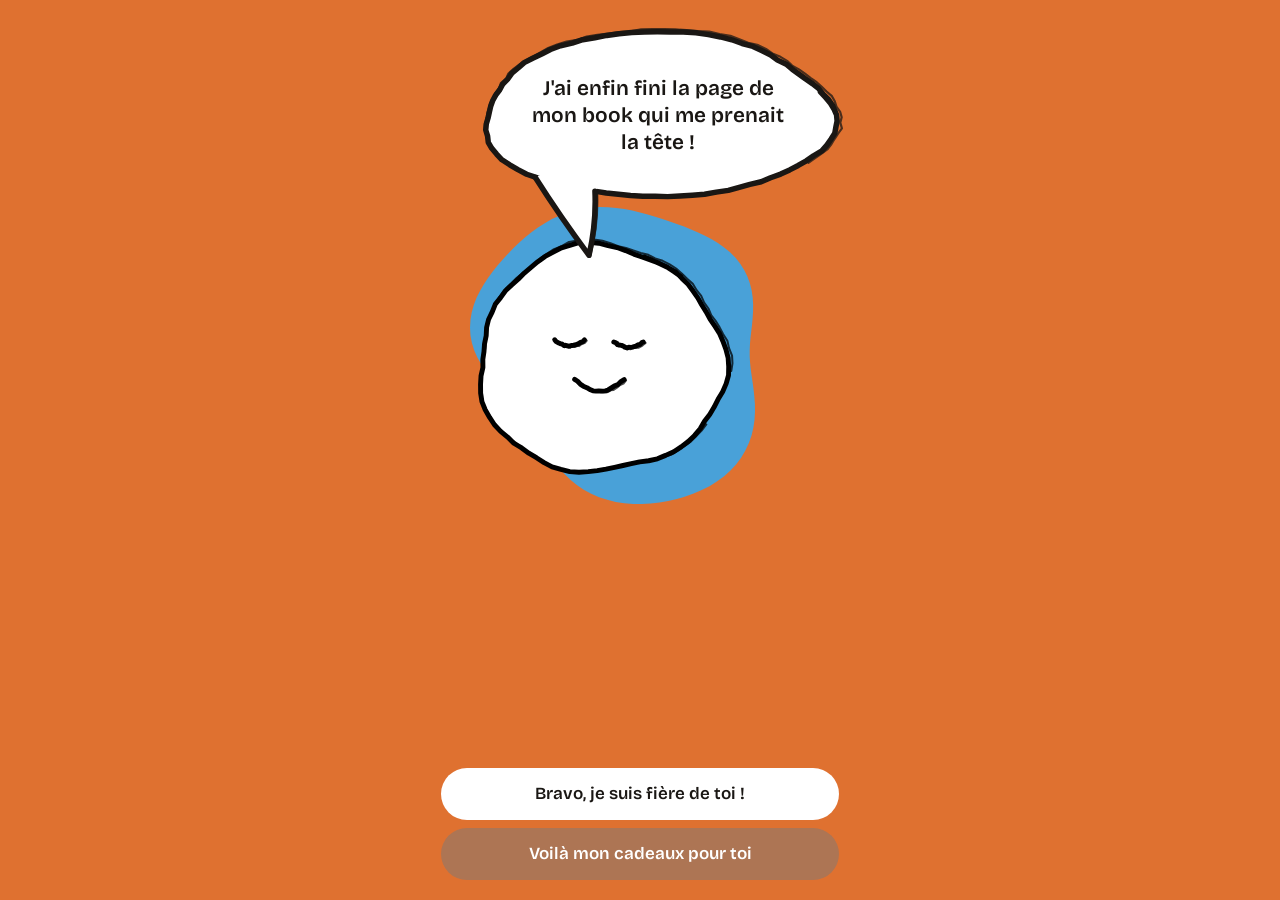
==== index.html @ d34b933b "Prototype mobile Victoire reçue Co-Authored-By: Claude Opus 5.5 <noreply@anthropic.com>" ====
<!doctype html>
<html lang="fr">
<head>
  <meta charset="utf-8">
  <meta name="viewport" content="width=device-width, initial-scale=1, viewport-fit=cover, user-scalable=no">
  <meta name="apple-mobile-web-app-capable" content="yes">
  <meta name="mobile-web-app-capable" content="yes">
  <meta name="apple-mobile-web-app-status-bar-style" content="black-translucent">
  <meta name="apple-mobile-web-app-title" content="Bravo">
  <meta name="theme-color" content="#df7130">
  <meta name="format-detection" content="telephone=no">
  <title>Victoire reçue</title>
  <link rel="manifest" href="manifest.webmanifest">
  <link rel="preconnect" href="https://fonts.googleapis.com">
  <link rel="preconnect" href="https://fonts.gstatic.com" crossorigin>
  <link href="https://fonts.googleapis.com/css2?family=Bricolage+Grotesque:opsz,wght@12..96,400;12..96,600;12..96,800&display=swap" rel="stylesheet">
  <link rel="stylesheet" href="styles.css">
</head>
<body>
<main class="app">

  <!-- 01 · Victoire reçue -->
  <section class="screen" id="s01" data-screen="01" style="--gt:20;--gb:188">
    <div class="spacer top"></div>
    <div class="art-wrap" style="--y0:74;--h:436">
      <div class="art">
        <img src="assets/01-rond.svg" width="259.839" height="271.136" alt="" style="--x:41.44;--y:237.67;--w:259.839;--hh:271.136">
        <img src="assets/01-personnage.svg" width="242.086" height="224.682" alt="" style="--x:44.6;--y:261.83;--w:242.086;--hh:224.682">
        <img src="assets/01-bulle.svg" width="328.7" height="210.475" alt="" style="--x:53.2;--y:74;--w:328.7;--hh:210.475">
        <p class="bubble-text" style="--x:88;--y:108.7;--w:250;--hh:91">J'ai enfin fini la page de mon book qui me prenait la tête&nbsp;!</p>
      </div>
    </div>
    <div class="spacer bottom"></div>
    <footer class="actions" style="gap:8px">
      <button class="btn" data-go="02">Bravo, je suis fière de toi&nbsp;!</button>
      <button class="btn btn-brown" data-go="03">Voilà mon cadeaux pour toi</button>
    </footer>
  </section>

  <!-- 02 · Message envoyé -->
  <section class="screen" id="s02" data-screen="02" style="--gt:172;--gb:209">
    <header class="topbar"><button class="back" data-back="01" aria-label="Retour"><img src="assets/retour.svg" width="44" height="44" alt=""></button></header>
    <div class="spacer top"></div>
    <div class="art-wrap" style="--y0:272;--h:282">
      <div class="art">
        <img src="assets/02-rond.svg" width="251.6" height="281.6" alt="" style="--x:70.93;--y:272.34;--w:251.6;--hh:281.6">
        <img src="assets/02-personnage.svg" width="320" height="360" alt="" style="--x:33;--y:227.2;--w:320;--hh:360">
      </div>
    </div>
    <div class="texts" style="margin-top:-13.8px">
      <h1 class="title">Merci&nbsp;!</h1>
      <p class="sub">Ton message est bien envoyé</p>
    </div>
    <div class="spacer bottom"></div>
    <div class="safe-bottom"></div>
  </section>

  <!-- 03 · Choix du cadeau -->
  <section class="screen" id="s03" data-screen="03" style="--gt:38.8;--gb:127">
    <header class="topbar"><button class="back" data-back="01" aria-label="Retour"><img src="assets/retour.svg" width="44" height="44" alt=""></button></header>
    <div class="spacer top"></div>
    <div class="art-wrap" style="--y0:138.8;--h:300">
      <div class="art">
        <img src="assets/03-rond.svg" width="303.564" height="224.145" alt="" style="--x:34.53;--y:214.86;--w:303.564;--hh:224.145">
        <img src="assets/03-personnage.svg" width="320" height="365.409" alt="" style="--x:32.84;--y:138.8;--w:320;--hh:365.409">
      </div>
    </div>
    <div class="texts" style="margin-top:18.4px">
      <h1 class="title lh-normal">Quel petit cadeau&nbsp;?</h1>
    </div>
    <div class="spacer bottom"></div>
    <footer class="actions" style="gap:12px">
      <button class="btn" data-go="05">Café + mousse au chocolat · 7&nbsp;€</button>
      <button class="btn" data-go="06">Un petit cadeau à s'offrir · 5&nbsp;€</button>
      <button class="btn" data-go="07">Une jolie illustration à envoyer</button>
    </footer>
  </section>

  <!-- 04 · Cadeau envoyé -->
  <section class="screen" id="s04" data-screen="04" style="--gt:157;--gb:180">
    <header class="topbar"><button class="back" data-back="01" aria-label="Retour"><img src="assets/retour.svg" width="44" height="44" alt=""></button></header>
    <div class="spacer top"></div>
    <div class="art-wrap" style="--y0:257;--h:230">
      <div class="art">
        <img src="assets/04-rond.svg" width="297.4" height="229.4" alt="" style="--x:50.37;--y:257.1;--w:297.4;--hh:229.4">
        <img src="assets/04-personnage.svg" width="320" height="360" alt="" style="--x:33;--y:198.2;--w:320;--hh:360">
      </div>
    </div>
    <div class="texts" style="margin-top:24.2px">
      <h1 class="title">Merci&nbsp;!</h1>
      <p class="sub">Ton cadeau est en route</p>
      <p class="note">Il va recevoir une notification&nbsp;: son cadeau est à utiliser quand il veut.</p>
    </div>
    <div class="spacer bottom"></div>
    <div class="safe-bottom"></div>
  </section>

  <!-- 05 · Café en terrasse -->
  <section class="screen" id="s05" data-screen="05" style="--gt:106.5;--gb:157">
    <header class="topbar"><button class="back" data-back="03" aria-label="Retour"><img src="assets/retour.svg" width="44" height="44" alt=""></button></header>
    <div class="spacer top"></div>
    <div class="art-wrap" style="--y0:206.5;--h:271">
      <div class="art">
        <img src="assets/05-rond.svg" width="265.3" height="270.6" alt="" style="--x:51.46;--y:206.58;--w:265.3;--hh:270.6">
        <img src="assets/05-personnage.svg" width="320" height="360" alt="" style="--x:33;--y:174.2;--w:320;--hh:360">
      </div>
    </div>
    <div class="texts" style="margin-top:9.7px">
      <h1 class="title">Café en terrasse + mousse au chocolat</h1>
      <p class="sub">7&nbsp;€</p>
    </div>
    <div class="spacer bottom"></div>
    <footer class="actions">
      <button class="btn" data-go="04">Offrir · 7&nbsp;€</button>
    </footer>
  </section>

  <!-- 06 · Petit cadeau -->
  <section class="screen" id="s06" data-screen="06" style="--gt:104;--gb:146">
    <header class="topbar"><button class="back" data-back="03" aria-label="Retour"><img src="assets/retour.svg" width="44" height="44" alt=""></button></header>
    <div class="spacer top"></div>
    <div class="art-wrap" style="--y0:204;--h:271">
      <div class="art">
        <img src="assets/06-rond.svg" width="301.9" height="235.9" alt="" style="--x:44.36;--y:238.9;--w:301.9;--hh:235.9">
        <img src="assets/06-personnage.svg" width="320" height="360" alt="" style="--x:33;--y:174.2;--w:320;--hh:360">
      </div>
    </div>
    <div class="texts" style="margin-top:12.2px">
      <h1 class="title">Un petit cadeau à s'offrir</h1>
      <p class="sub">5&nbsp;€</p>
    </div>
    <div class="spacer bottom"></div>
    <footer class="actions">
      <button class="btn" data-go="04">Offrir · 5&nbsp;€</button>
    </footer>
  </section>

  <!-- 07 · Illustrations -->
  <section class="screen" id="s07" data-screen="07" style="--gt:20;--gb:217">
    <header class="topbar"><button class="back" data-back="03" aria-label="Retour"><img src="assets/retour.svg" width="44" height="44" alt=""></button></header>
    <div class="spacer top"></div>
    <div class="texts">
      <h1 class="title lh-normal">Choisis une illustration</h1>
    </div>
    <div class="grid-wrap">
      <div class="grid">
        <button class="tile" data-go="04" aria-label="Illustration 1"><img src="assets/07-couple.svg" width="150" height="112.5" alt="" style="--x:12;--y:31;--w:150;--hh:112.5"></button>
        <button class="tile" data-go="04" aria-label="Illustration 2"><img src="assets/07-fier.svg" width="133.333" height="150" alt="" style="--x:20;--y:12;--w:133.333;--hh:150"></button>
        <button class="tile" data-go="04" aria-label="Illustration 3"><img src="assets/07-tendre.svg" width="133.333" height="150" alt="" style="--x:20;--y:12;--w:133.333;--hh:150"></button>
        <button class="tile" data-go="04" aria-label="Illustration 4"><img src="assets/07-rire.svg" width="133.333" height="150" alt="" style="--x:20;--y:12;--w:133.333;--hh:150"></button>
      </div>
    </div>
    <div class="spacer bottom"></div>
    <div class="safe-bottom"></div>
  </section>

</main>
<script src="app.js"></script>
</body>
</html>
---- styles.css ----
/* Tokens from Figma */
:root {
  --orange: #df7130;
  --noir: #1a1714;
  --blanc: #ffffff;
  --brun: #ad7554;
  --app-w: min(100vw, 430px);
}

*, *::before, *::after { box-sizing: border-box; }

html, body {
  margin: 0;
  height: 100%;
  overflow: hidden;
  overscroll-behavior: none;
  touch-action: manipulation;
  background: var(--orange);
}

body {
  font-family: "Bricolage Grotesque", system-ui, sans-serif;
  font-variation-settings: "opsz" 14, "wdth" 100;
  color: var(--noir);
  -webkit-font-smoothing: antialiased;
  -webkit-text-size-adjust: 100%;
  -webkit-tap-highlight-color: transparent;
  -webkit-user-select: none;
  user-select: none;
}

img { -webkit-user-drag: none; -webkit-touch-callout: none; }
button { font: inherit; color: inherit; border: 0; padding: 0; margin: 0; background: none; cursor: pointer; }
h1, p { margin: 0; }

/* App frame: exactly the visible area, no scroll */
.app {
  position: fixed;
  inset: 0;
  margin: 0 auto;
  max-width: 430px;
  height: 100vh;      /* fallback */
  height: 100dvh;
  overflow: hidden;
  background: var(--orange);
}

/* Screens */
.screen {
  position: absolute;
  inset: 0;
  display: flex;
  flex-direction: column;
  padding-top: env(safe-area-inset-top);
  padding-left: env(safe-area-inset-left);
  padding-right: env(safe-area-inset-right);
  opacity: 0;
  visibility: hidden;
  transform: translateX(16px);
  transition: opacity .22s ease, transform .22s ease, visibility 0s linear .22s;
}
.screen.active {
  opacity: 1;
  visibility: visible;
  transform: none;
  transition: opacity .22s ease, transform .22s ease, visibility 0s;
}
.screen.back-anim:not(.active) { transform: translateX(-16px); }

/* Top bar with back arrow (Figma: 44×44 at x 8) */
.topbar {
  flex: 0 0 auto;
  height: 48px;
  padding: 4px 8px 0;
}
.back { display: block; width: 44px; height: 44px; }
.back img { display: block; width: 44px; height: 44px; }

/* Flexible spacers reproduce the Figma vertical rhythm, collapse on short screens */
.spacer { min-height: 8px; flex-basis: 0; flex-shrink: 1; }
.spacer.top { flex-grow: var(--gt, 1); }
.spacer.bottom { flex-grow: var(--gb, 1); }

/* Illustration composition: scales as a block (design width 393) */
.art-wrap {
  flex: 0 1 calc(var(--app-w) * var(--h) / 393);
  min-height: 0;
  container-type: size;
  display: flex;
  justify-content: center;
  align-items: flex-end;
}
.art {
  position: relative;
  width: min(100cqw, calc(100cqh * 393 / var(--h)));
  aspect-ratio: 393 / var(--h);
  container-type: inline-size;
}
.art > * {
  position: absolute;
  left: calc(var(--x) / 393 * 100%);
  top: calc((var(--y) - var(--y0)) / var(--h) * 100%);
  width: calc(var(--w) / 393 * 100%);
  height: calc(var(--hh) / var(--h) * 100%);
  max-width: none;
  display: block;
}
.art > img { pointer-events: none; }

/* Text in speech bubble: 19px SemiBold, lh 1.3, padding 8 (scaled with the art) */
.bubble-text {
  display: flex;
  align-items: center;
  justify-content: center;
  padding: calc(8 / 393 * 100cqw);
  font-weight: 600;
  font-size: calc(19 / 393 * 100cqw);
  line-height: 1.3;
  text-align: center;
  color: var(--noir);
}

/* Texts */
.texts { flex: 0 0 auto; padding: 0 24px; text-align: center; position: relative; }
.title { font-weight: 800; font-size: 32px; line-height: 1.15; }
.title.lh-normal { line-height: 1.19; }
.sub { margin-top: 8px; font-weight: 600; font-size: 20px; line-height: 1.2; }
.note { margin-top: 16px; font-weight: 400; font-size: 15px; line-height: 1.4; opacity: .6; }

/* Bottom actions: always above the Safari toolbar / home indicator */
.actions {
  flex: 0 0 auto;
  display: flex;
  flex-direction: column;
  gap: 12px;
  padding: 0 16px calc(env(safe-area-inset-bottom) + 20px);
}
.safe-bottom { flex: 0 0 auto; height: calc(env(safe-area-inset-bottom) + 20px); }

.btn {
  display: flex;
  align-items: center;
  justify-content: center;
  width: 100%;
  height: 52px;
  padding: 0 24px;
  border-radius: 38px;
  background: var(--blanc);
  color: var(--noir);
  font-weight: 600;
  font-size: 17px;
  line-height: 1.2;
  text-align: center;
  transition: transform .12s ease, filter .12s ease;
}
.btn-brown { background: var(--brun); color: var(--blanc); border-radius: 40px; }
.btn:active, .tile:active, .back:active { transform: scale(.97); filter: brightness(.95); }

/* 07 · grid of illustrations (2 × 174, gap 13 → 361) */
.texts + .grid-wrap { margin-top: 44px; }
.grid-wrap {
  flex: 0 1 calc(var(--app-w) * 361 / 393);
  min-height: 0;
  padding: 0 16px;
  container-type: size;
  display: flex;
  justify-content: center;
}
.grid {
  width: min(100cqw, 100cqh);
  aspect-ratio: 1;
  display: grid;
  grid-template-columns: 1fr 1fr;
  grid-template-rows: 1fr 1fr;
  gap: calc(13 / 361 * 100%);
}
.tile {
  position: relative;
  display: block;
  background: var(--blanc);
  border-radius: calc(24 / 174 * 100%);
  overflow: hidden;
  transition: transform .12s ease, filter .12s ease;
}
.tile img {
  position: absolute;
  left: calc(var(--x) / 174 * 100%);
  top: calc(var(--y) / 174 * 100%);
  width: calc(var(--w) / 174 * 100%);
  height: calc(var(--hh) / 174 * 100%);
  max-width: none;
  display: block;
  pointer-events: none;
}
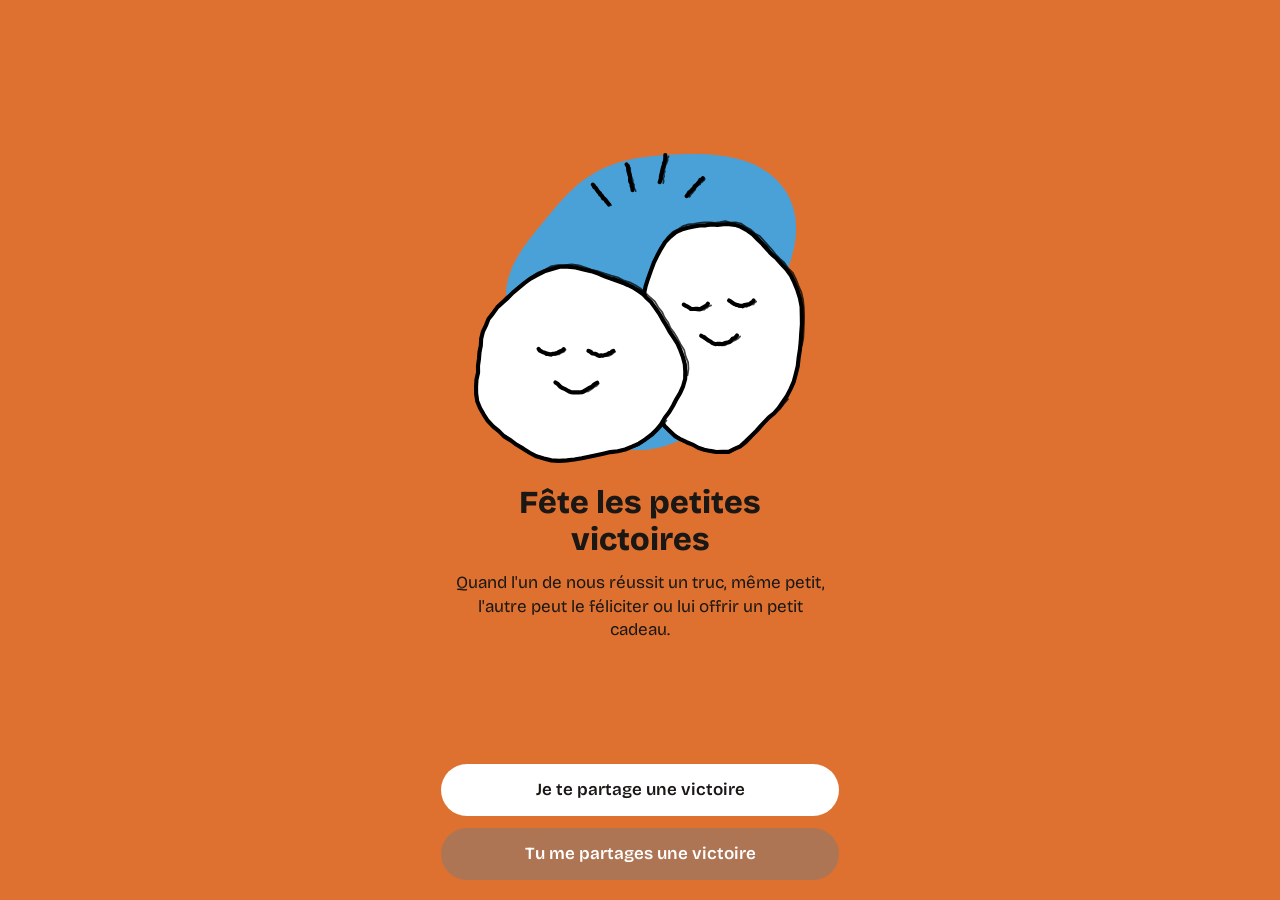
==== commit 263e59f4: "Accueil commun à deux boutons et lien vers l'autre côté Co-Authored-By: Claude Opus 5.5 <noreply@ant" ====
--- a/index.html
+++ b/index.html
@@ -9,15 +9,35 @@
   <meta name="apple-mobile-web-app-title" content="Bravo">
   <meta name="theme-color" content="#df7130">
   <meta name="format-detection" content="telephone=no">
-  <title>Victoire reçue</title>
+  <title>Fête les petites victoires</title>
   <link rel="manifest" href="manifest.webmanifest">
   <link rel="preconnect" href="https://fonts.googleapis.com">
   <link rel="preconnect" href="https://fonts.gstatic.com" crossorigin>
   <link href="https://fonts.googleapis.com/css2?family=Bricolage+Grotesque:opsz,wght@12..96,400;12..96,600;12..96,800&display=swap" rel="stylesheet">
-  <link rel="stylesheet" href="styles.css">
+  <link rel="stylesheet" href="styles.css?v=3">
 </head>
 <body>
 <main class="app">
+
+  <!-- 00 · Accueil -->
+  <section class="screen" id="s00" data-screen="00" style="--gt:94;--gb:75">
+    <div class="spacer top"></div>
+    <div class="art-wrap" style="--y0:148.1;--h:283">
+      <div class="art">
+        <img src="assets/05-rond.svg" width="265.3" height="270.6" alt="" style="--x:73.85;--y:148.66;--w:265.3;--hh:270.6">
+        <img src="assets/fille/00-couple.svg" width="302.679" height="282.917" alt="" style="--x:44.61;--y:148.1;--w:302.679;--hh:282.917">
+      </div>
+    </div>
+    <div class="texts" style="margin-top:22.3px">
+      <h1 class="title">Fête les petites victoires</h1>
+      <p class="lead">Quand l'un de nous réussit un truc, même petit, l'autre peut le féliciter ou lui offrir un petit cadeau.</p>
+    </div>
+    <div class="spacer bottom"></div>
+    <footer class="actions" style="gap:12px">
+      <button class="btn" data-go="01">Je te partage une victoire</button>
+      <a class="btn btn-brown" href="fille/#01">Tu me partages une victoire</a>
+    </footer>
+  </section>
 
   <!-- 01 · Victoire reçue -->
   <section class="screen" id="s01" data-screen="01" style="--gt:20;--gb:188">
@@ -38,7 +58,7 @@
   </section>
 
   <!-- 02 · Message envoyé -->
-  <section class="screen" id="s02" data-screen="02" style="--gt:172;--gb:209">
+  <section class="screen" id="s02" data-screen="02" style="--gt:172;--gb:141">
     <header class="topbar"><button class="back" data-back="01" aria-label="Retour"><img src="assets/retour.svg" width="44" height="44" alt=""></button></header>
     <div class="spacer top"></div>
     <div class="art-wrap" style="--y0:272;--h:282">
@@ -52,7 +72,9 @@
       <p class="sub">Ton message est bien envoyé</p>
     </div>
     <div class="spacer bottom"></div>
-    <div class="safe-bottom"></div>
+    <footer class="actions">
+      <a class="btn btn-brown" href="fille/#01">Voir l'autre côté</a>
+    </footer>
   </section>
 
   <!-- 03 · Choix du cadeau -->
@@ -77,7 +99,7 @@
   </section>
 
   <!-- 04 · Cadeau envoyé -->
-  <section class="screen" id="s04" data-screen="04" style="--gt:157;--gb:180">
+  <section class="screen" id="s04" data-screen="04" style="--gt:157;--gb:112">
     <header class="topbar"><button class="back" data-back="01" aria-label="Retour"><img src="assets/retour.svg" width="44" height="44" alt=""></button></header>
     <div class="spacer top"></div>
     <div class="art-wrap" style="--y0:257;--h:230">
@@ -92,7 +114,9 @@
       <p class="note">Il va recevoir une notification&nbsp;: son cadeau est à utiliser quand il veut.</p>
     </div>
     <div class="spacer bottom"></div>
-    <div class="safe-bottom"></div>
+    <footer class="actions">
+      <a class="btn btn-brown" href="fille/#01">Voir l'autre côté</a>
+    </footer>
   </section>
 
   <!-- 05 · Café en terrasse -->
@@ -155,6 +179,6 @@
   </section>
 
 </main>
-<script src="app.js"></script>
+<script src="app.js?v=3"></script>
 </body>
 </html>
--- a/styles.css
+++ b/styles.css
@@ -192,3 +192,7 @@
   display: block;
   pointer-events: none;
 }
+
+/* 00 · Accueil: explanation paragraph (Regular 17, lh 1.4) */
+.lead { margin-top: 12.4px; font-weight: 400; font-size: 17px; line-height: 1.4; }
+a.btn { text-decoration: none; }
